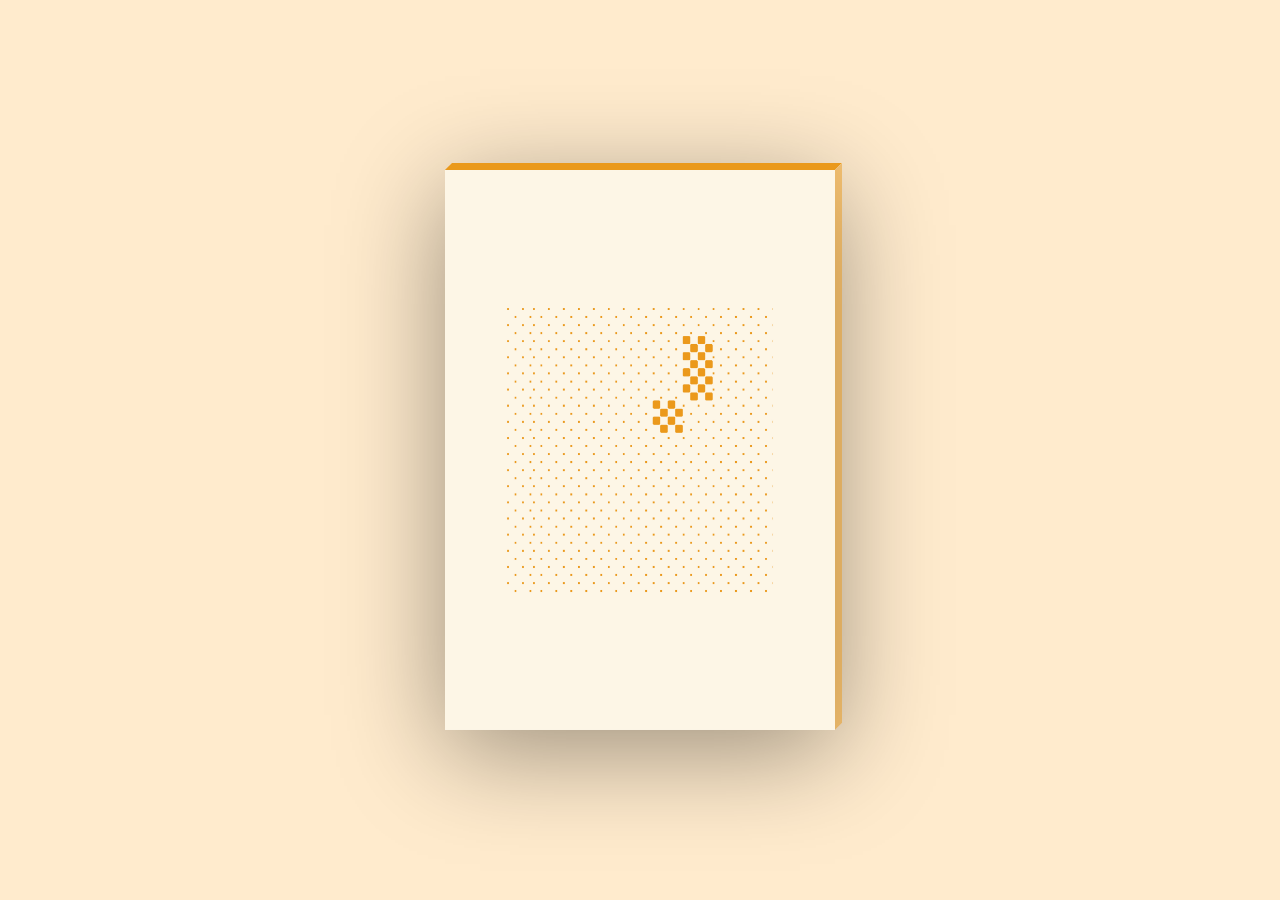
==== apostrophe/index.html @ 5ae1f333 "apOstRophe" ====
<!DOCTYPE html>
<html lang="en">
<head>
    <meta charset="UTF-8">
    <meta name="viewport" content="width=device-width, initial-scale=1.0">
    <title>Apostrophe</title>
    <link rel="icon" type="image/x-icon" href="images/favicon.jpg">
    <link rel="stylesheet" href="reset.css">
    <link rel="stylesheet" href="style.css">
</head>

<body>
    <div class="cover">
        <div class="img-container">
            <img src="images/cover.jpg">
        </div>
        <section class="content">
            <div class="table-container">
            <table>
                <tr><th>
                    <h1>apOstRophe</h1>
                </th></tr>
                <tr><th>
                    <p>
                    One other little punctuation mark one can have feelings about and that is the <span>’</span> 
                    for possession. Well feel as you like about that, I can see and I do see that for many that for some the possessive case <span>’</span> 
                    has a gentle tender insinuation that makes <span>’</span> 
                    very difficult to definitely decide to do without it. One does do without it, I do, I mostly always do, but I cannot deny that from time to time I feel myself having regrets and from time to time I put <span>’</span>
                    in to make the possessive case. I absolutely do not like <span>’</span> 
                    and leaving <span>’</span> 
                    out I feel no regret, there it is unnecessary and not ornamental but inside a word and its s well perhaps, perhaps <span>’</span> 
                    does appeal by its weakness to your weakness. At least at any rate from time to time I do find myself letting <br><span>’</span>  
                    alone if <span>’</span> 
                    has come in and sometimes <span>’</span> 
                    has come in. I cannot positively deny but that I do from time to time let <span>’</span> 
                    come in. </p>
                </th></tr>
                <tr><th>
                    <h2>2</h2>
                </th></tr>
            </table></div>
        </section>
    </div>
</body>
</html>
---- apostrophe/style.css ----
@font-face {
    font-family: Bianzhidai;
    src: url(fonts/bianzhidai-Base.otf);
}

@font-face {
    font-family: Ayuthaya;
    src: url(fonts/Ayuthaya.ttf);
}

body{
    margin: 0;
    padding: 0;
    background-color: blanchedalmond;
}

.cover{
    position: absolute;
    top: 50%;
    left: 50%;
    width: 390px;
    height: 560px;
    background-color: oldlace;
    transform-style: preserve-3d;
    transform: translate(-50%,-50%) perspective(2000px);
    box-shadow: inset 300px 0 50px rgba(0, 0, 0, 0.1), 0 20px 100px rgba(0, 0, 0, 0.4);
    transition: 2s;
}

.cover:hover {
    transform: translate(-50%,-50%) perspective(2000px) rotate(-8deg);
    box-shadow: inset 20px 0 50px rgba(0, 0, 0, 0.1), 0 10px 100px rgba(0, 0, 0, 0.4);
}

.cover:before {
    content: '';
    position: absolute;
    top: -7px;
    left: 0;
    width: 100%;
    height: 7px;
    background-color: #ea991b;
    transform-origin: bottom;
    transform: skewX(-45deg);
}

.cover:after {
    content: '';
    position: absolute;
    top: 0;
    right: -7px;
    width: 7px;
    height: 100%;
    background-color: rgb(234, 153, 27, 0.5);
    transform-origin: left;
    transform: skewY(-45deg);
}

.cover .img-container {
    width: 390px;
    height: 560px;
    position: relative;
    transform-origin: left;
    transition: 2s cubic-bezier(.36,1.76,.86,.29);
    z-index: 1;
}

.cover img {
    width: 390px;
    height: 560px;
    user-select: none;
    transition: 2s;
}

.cover:hover .img-container{
    transform: rotateY(-135deg);
}

.cover:hover {
    left: 59%;
    top: 45%;
    transition: 2s;
}

.cover .content {
    position: absolute;
    top: 0;
    left: 0;
    box-sizing: border-box;
    z-index: -1;
}

h1 {
    text-align: center;
    color: #ea991b;
    font-family: "Bianzhidai";
    font-size: 30pt;
    line-height: 30pt;
    padding: 45px 0;
}

.text {
    width: 390px;
    height: 360px;
}

p {
    font-size: 7.5pt;
    line-height: 12pt;
    padding: 0 28px;
    color: #ea991b;
    font-family: "Ayuthaya", sans-serif;
    font-style: normal;
    text-align: left;
    user-select: none;
    word-spacing: 0.2px;
}

span {
    font-family: "Bianzhidai";
    font-size: 9pt;
    transition: 1s;
}

span:hover {
    font-size: 30pt;
    line-height: 30pt;
    transition: 1s;
}

h2 {
    text-align: center;
    color: #ea991b;
    font-family: "Bianzhidai";
    font-size: 30pt;
    line-height: 30pt;
    margin-bottom: 8px;
}

table, .content, .table-container {
    width: 390px;
    height: 560px;
}

table, tr, th {
    border: blue 0px solid;
}

tr:first-child {
    height: 130px;
}

tr:nth-child(2) {
    height: 360px;
}

tr:last-child {
    height: 70px;
    vertical-align: middle;
}
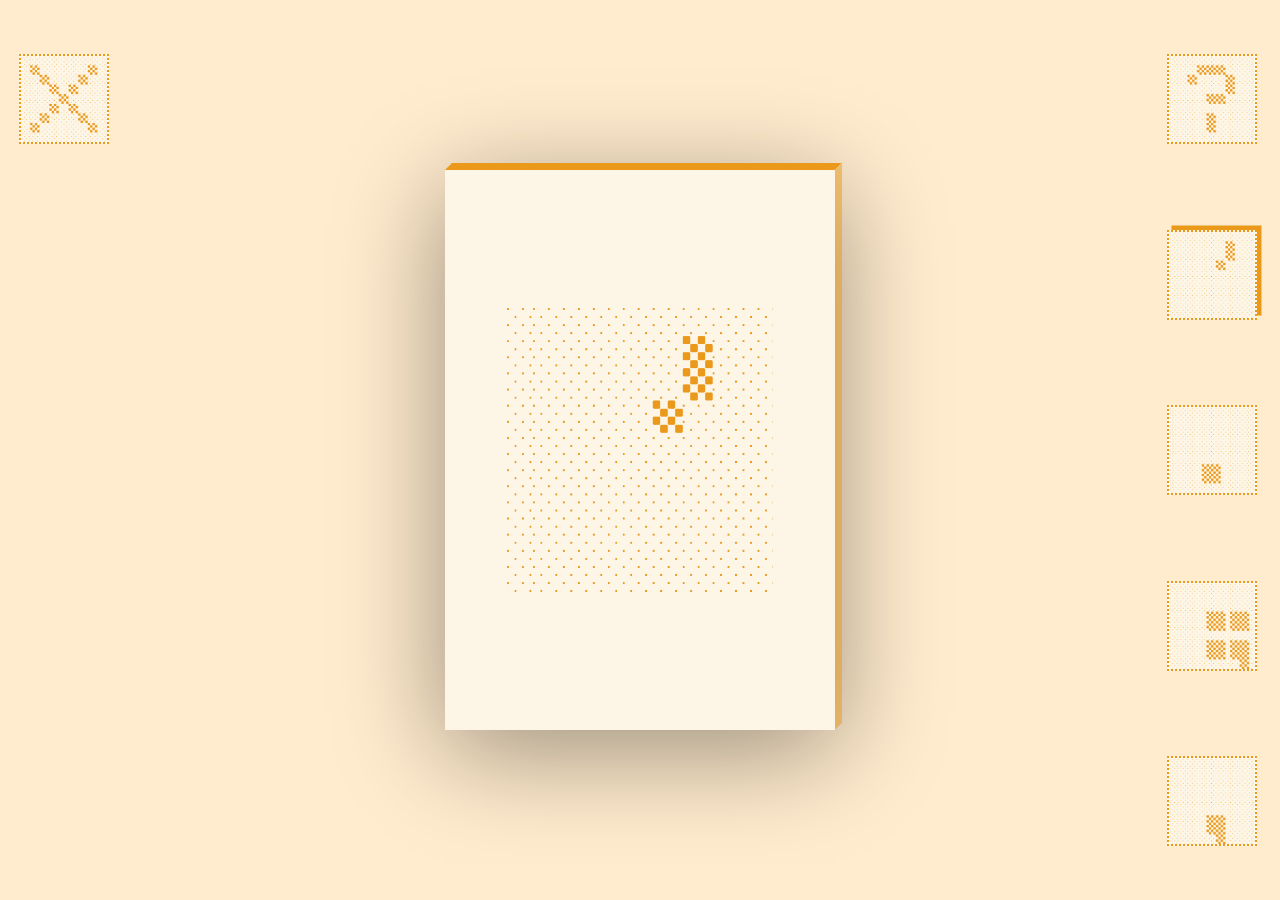
==== commit a4a3dccc: "apostrophe" ====
--- a/apostrophe/index.html
+++ b/apostrophe/index.html
@@ -10,6 +10,22 @@
 </head>
 
 <body>
+    <div class="close">
+        <div class="button"><a href="https://yyyzzx.github.io/on-punctuation/"><img src="images/close.png"></a></div>
+        <div></div>
+        <div></div>
+        <div></div>
+        <div></div>
+</div>
+
+<div class="nav">
+        <div class="button"><a href="https://yyyzzx.github.io/on-punctuation/question-mark/"><img src="images/question.png"></a></div>
+        <div class="current"><a href="https://yyyzzx.github.io/on-punctuation/apostrophe/"><img src="images/favicon.jpg"></a></div>
+        <div class="button"><a href="https://yyyzzx.github.io/on-punctuation/period/"><img src="images/period.png"></a></div>
+        <div class="button"><a href="https://yyyzzx.github.io/on-punctuation/colon/"><img src="images/colon.png"></a></div>
+        <div class="button"><a href="https://yyyzzx.github.io/on-punctuation/comma/"><img src="images/comma.png"></a></div>
+</div>
+
     <div class="cover">
         <div class="img-container">
             <img src="images/cover.jpg">
@@ -33,7 +49,9 @@
                     alone if <span>’</span> 
                     has come in and sometimes <span>’</span> 
                     has come in. I cannot positively deny but that I do from time to time let <span>’</span> 
-                    come in. </p>
+                    come in. 
+                    <br><br><div class="next-page"><a href="https://yyyzzx.github.io/on-punctuation/period">→</a></div>
+                    </p>
                 </th></tr>
                 <tr><th>
                     <h2>2</h2>
--- a/apostrophe/style.css
+++ b/apostrophe/style.css
@@ -128,6 +128,27 @@
     transition: 1s;
 }
 
+.next-page {
+    font-size: 12pt;
+    line-height: 12pt;
+    padding: 0 28px;
+    color: #ea991b;
+    font-family: "Ayuthaya", sans-serif;
+    font-style: normal;
+    text-align: right;
+    user-select: none;
+    word-spacing: 0.2px;
+}
+
+.next-page a{
+    transition: 1s;
+}
+
+.next-page a:hover{
+    font-size: 18pt;
+    transition: 1s;
+}
+
 h2 {
     text-align: center;
     color: #ea991b;
@@ -157,4 +178,51 @@
 tr:last-child {
     height: 70px;
     vertical-align: middle;
+}
+
+.button,
+.current {
+    width: 10vh;
+    height: 10vh;
+    position: relative;
+    left: calc(5vw - 5vh);
+    align-items: center;
+    border: 2.5px dotted #ea991b;
+    background-color: oldlace;
+}
+
+.current {
+    box-shadow: 0.5vh -0.5vh #ea991b;
+}
+
+.button:hover {
+    box-shadow: 0.5vh -0.5vh #ea991b;
+}
+
+.button img {
+    height: 10vh;
+}
+
+.close {
+    top: calc(50vh - 44vh);
+    left: 0vw;
+    width: 10vw;
+    height: 88vh;
+    position: absolute;
+    display: flex;
+    flex-direction: column;
+    justify-content: space-between;
+    border: 0px solid black;
+}
+
+.nav {
+    top: calc(50vh - 44vh);
+    left: calc(90vw - 0.5vh);
+    width: 10vw;
+    height: 88vh;
+    position: absolute;
+    display: flex;
+    flex-direction: column;
+    justify-content: space-between;
+    border: 0px solid black;
 }